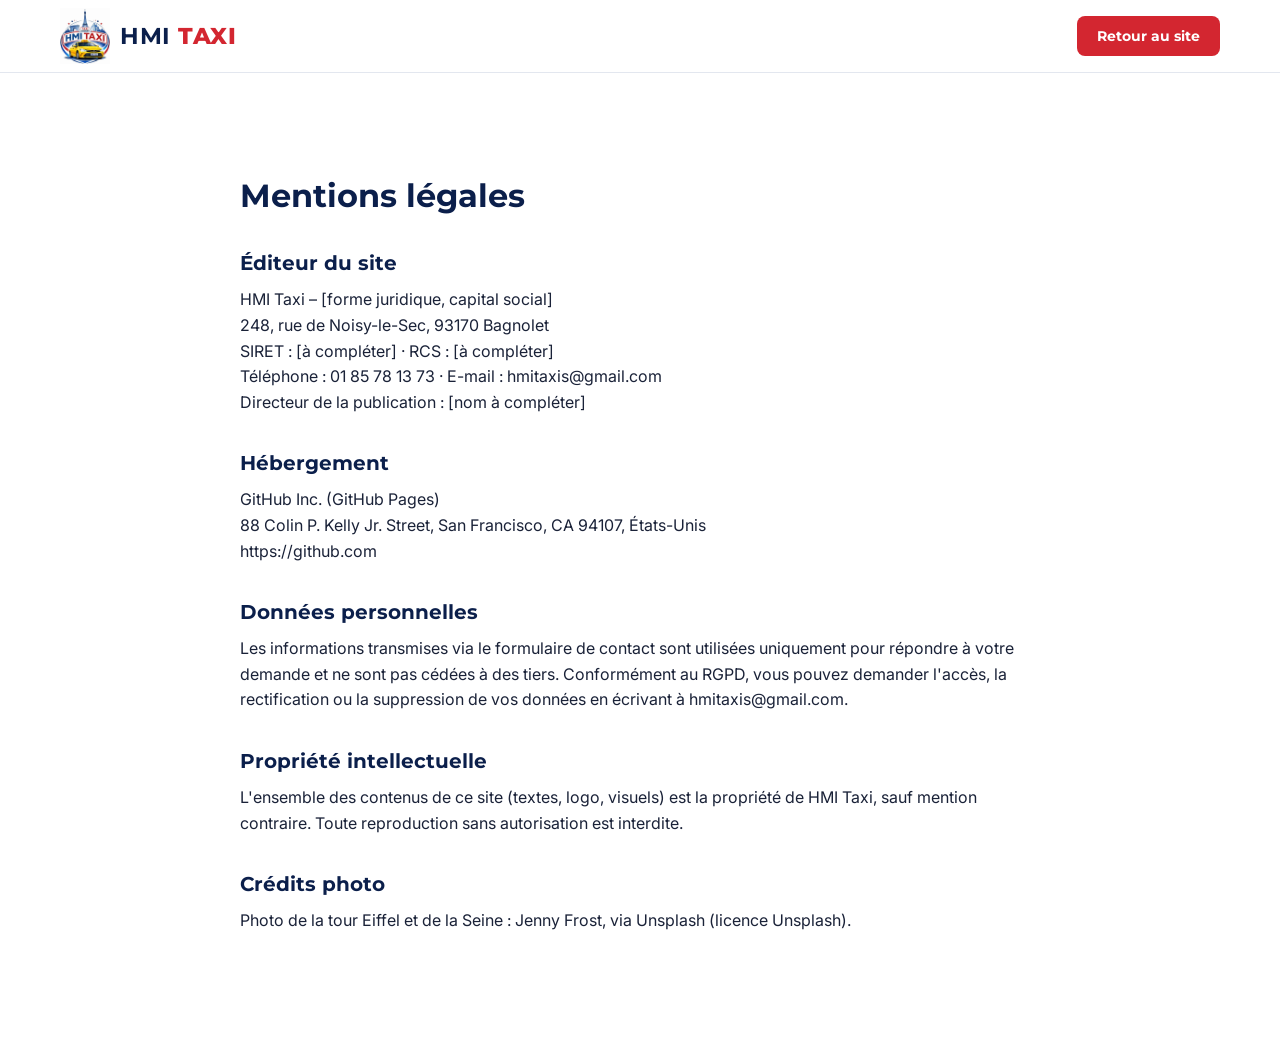
==== mentions-legales.html @ 4b18eb86 "Site vitrine HMI Taxi Co-Authored-By: Claude Opus 5.5 <noreply@anthropic.com>" ====
<!doctype html>
<html lang="fr">
<head>
  <meta charset="utf-8">
  <meta name="viewport" content="width=device-width, initial-scale=1">
  <title>Mentions légales – HMI Taxi</title>
  <meta name="robots" content="noindex">
  <link rel="icon" href="assets/favicon.svg" type="image/svg+xml">
  <link href="https://fonts.googleapis.com/css2?family=Montserrat:wght@600;700;800&family=Inter:wght@400;500;600&display=swap" rel="stylesheet">
  <link rel="stylesheet" href="css/style.css">
</head>
<body>
<header class="header">
  <div class="container header__inner">
    <a href="index.html" class="logo">
      <img class="logo__img" src="assets/logo-embleme.png" alt="" onload="this.parentNode.classList.add('has-img')" onerror="this.remove()">
      <span class="logo__badge">TAXI<br>PARISIEN</span>
      <span class="logo__name"><b>HMI</b> TAXI</span>
    </a>
    <a href="index.html" class="btn btn--red btn--sm">Retour au site</a>
  </div>
</header>
<main class="section">
  <div class="container legal">
    <h1>Mentions légales</h1>
    <h2>Éditeur du site</h2>
    <p>HMI Taxi – [forme juridique, capital social]<br>
    248, rue de Noisy-le-Sec, 93170 Bagnolet<br>
    SIRET : [à compléter] · RCS : [à compléter]<br>
    Téléphone : 01 85 78 13 73 · E-mail : hmitaxis@gmail.com<br>
    Directeur de la publication : [nom à compléter]</p>
    <h2>Hébergement</h2>
    <p>GitHub Inc. (GitHub Pages)<br>88 Colin P. Kelly Jr. Street, San Francisco, CA 94107, États-Unis<br>https://github.com</p>
    <h2>Données personnelles</h2>
    <p>Les informations transmises via le formulaire de contact sont utilisées uniquement pour répondre à votre demande et ne sont pas cédées à des tiers. Conformément au RGPD, vous pouvez demander l'accès, la rectification ou la suppression de vos données en écrivant à hmitaxis@gmail.com.</p>
    <h2>Propriété intellectuelle</h2>
    <p>L'ensemble des contenus de ce site (textes, logo, visuels) est la propriété de HMI Taxi, sauf mention contraire. Toute reproduction sans autorisation est interdite.</p>
    <h2>Crédits photo</h2>
    <p>Photo de la tour Eiffel et de la Seine : Jenny Frost, via <a href="https://unsplash.com/fr/photos/la-tour-eiffel-dominant-la-ville-de-paris-9I5T861YZLw" target="_blank" rel="noopener">Unsplash</a> (licence Unsplash).</p>
  </div>
</main>
</body>
</html>
---- css/style.css ----
:root {
  --navy: #0b1f4b;
  --navy-2: #13306e;
  --blue: #1d4fa3;
  --red: #d32630;
  --red-dark: #b01e27;
  --yellow: #f6c21a;
  --gold: #d4a63a;
  --ink: #1a2238;
  --muted: #5b6478;
  --line: #e3e7ef;
  --light: #f4f6fa;
  --white: #fff;
  --radius: 12px;
  --shadow: 0 10px 30px rgba(11, 31, 75, .08);
}

* { box-sizing: border-box; }
html { scroll-behavior: smooth; scroll-padding-top: 84px; }
body {
  margin: 0;
  font-family: Inter, system-ui, sans-serif;
  color: var(--ink);
  background: var(--white);
  line-height: 1.6;
  -webkit-font-smoothing: antialiased;
}
img, svg { display: block; max-width: 100%; }
a { color: inherit; text-decoration: none; }
h1, h2, h3 { font-family: Montserrat, sans-serif; line-height: 1.2; margin: 0 0 .6em; color: var(--navy); }
h2 { font-size: clamp(1.6rem, 3vw, 2.25rem); }
h3 { font-size: 1.15rem; }
p { margin: 0 0 1em; }

.container { width: min(1160px, 100% - 32px); margin-inline: auto; }

/* Top bar */
.topbar { background: var(--navy); color: #c8d2ea; font-size: .82rem; }
.topbar__inner { display: flex; justify-content: space-between; gap: 16px; padding: 8px 0; flex-wrap: wrap; }

/* Header */
.header {
  position: sticky; top: 0; z-index: 50;
  background: rgba(255, 255, 255, .97);
  border-bottom: 1px solid var(--line);
  backdrop-filter: blur(6px);
}
.header__inner { display: flex; align-items: center; justify-content: space-between; height: 72px; }

.logo { display: flex; align-items: center; gap: 10px; }
.logo__badge {
  font: 800 .55rem/1.1 Montserrat, sans-serif;
  letter-spacing: .06em;
  text-align: center;
  background: var(--yellow);
  color: var(--navy);
  padding: 5px 7px;
  border-radius: 5px;
}
.logo__name { font: 800 1.45rem Montserrat, sans-serif; color: var(--red); letter-spacing: .02em; }
.logo__name b { color: var(--navy); }
.logo--light .logo__name b { color: var(--white); }

.nav { display: flex; align-items: center; gap: 28px; font-weight: 500; font-size: .95rem; }
.nav a:not(.btn):hover { color: var(--red); }

.nav-toggle { display: none; background: none; border: 0; padding: 8px; cursor: pointer; }
.nav-toggle span { display: block; width: 24px; height: 2px; background: var(--navy); margin: 5px 0; transition: .2s; }

/* Buttons */
.btn {
  display: inline-flex; align-items: center; justify-content: center;
  font: 700 .95rem Montserrat, sans-serif;
  padding: 14px 26px;
  border-radius: 8px;
  border: 2px solid transparent;
  cursor: pointer;
  transition: background .2s, color .2s, transform .2s;
}
.btn:hover { transform: translateY(-1px); }
.btn--sm { padding: 10px 18px; font-size: .85rem; }
.btn--block { width: 100%; }
.btn--red { background: var(--red); color: var(--white); }
.btn--red:hover { background: var(--red-dark); }
.btn--yellow { background: var(--yellow); color: var(--navy); }
.btn--yellow:hover { background: #ffd23f; }
.btn--ghost { border-color: rgba(255, 255, 255, .5); color: var(--white); }
.btn--ghost:hover { background: rgba(255, 255, 255, .1); }

/* Eyebrow */
.eyebrow {
  display: inline-block;
  font: 700 .78rem Montserrat, sans-serif;
  text-transform: uppercase;
  letter-spacing: .14em;
  color: var(--yellow);
  margin-bottom: 14px;
}
.eyebrow--dark { color: var(--red); }

/* Hero */
.hero {
  position: relative;
  overflow: hidden;
  color: var(--white);
  background:
    linear-gradient(115deg, var(--navy) 0%, var(--navy-2) 55%, var(--blue) 100%);
  padding: clamp(70px, 11vw, 130px) 0;
}
.hero__tower {
  position: absolute; right: 6%; bottom: 0;
  height: 92%; width: auto;
  fill: rgba(255, 255, 255, .06);
}
.hero__inner { position: relative; max-width: 760px; }
.hero h1 { color: var(--white); font-size: clamp(2rem, 5vw, 3.3rem); font-weight: 800; }
.hero h1 span { color: var(--yellow); }
.hero__lead { font-size: 1.12rem; color: #d7def0; max-width: 620px; }
.hero__cta { display: flex; gap: 14px; flex-wrap: wrap; margin: 30px 0 34px; }
.hero__tags { display: flex; gap: 10px; flex-wrap: wrap; list-style: none; padding: 0; margin: 0; }
.hero__tags li {
  font: 600 .8rem Montserrat, sans-serif;
  text-transform: uppercase; letter-spacing: .1em;
  padding: 6px 14px;
  border: 1px solid rgba(255, 255, 255, .3);
  border-radius: 999px;
}

/* Sections */
.section { padding: clamp(64px, 9vw, 104px) 0; }
.section--light { background: var(--light); }
.section--navy { background: var(--navy); color: #d7def0; }
.section--navy h2 { color: var(--white); }
.section__head { text-align: center; max-width: 680px; margin: 0 auto 48px; }
.section__head p:last-child { color: var(--muted); }
.lead { font-size: 1.08rem; }

/* Cards */
.cards { display: grid; grid-template-columns: repeat(4, 1fr); gap: 22px; }
.card {
  background: var(--white);
  border: 1px solid var(--line);
  border-radius: var(--radius);
  padding: 30px 26px;
  box-shadow: var(--shadow);
  border-top: 4px solid var(--navy);
}
.card--featured { border-top-color: var(--red); }
.card p { color: var(--muted); font-size: .95rem; }
.card__icon {
  width: 52px; height: 52px;
  border-radius: 10px;
  background: var(--light);
  display: grid; place-items: center;
  margin-bottom: 18px;
}
.card__icon svg { width: 26px; height: 26px; fill: none; stroke: var(--navy); stroke-width: 1.8; stroke-linecap: round; stroke-linejoin: round; }
.card--featured .card__icon { background: #fdecee; }
.card--featured .card__icon svg { stroke: var(--red); }
.card__link { font-weight: 600; color: var(--red); font-size: .92rem; }

/* Split */
.split { display: grid; grid-template-columns: 1fr 1fr; gap: 56px; align-items: center; }

/* Checklist */
.checklist { list-style: none; margin: 0; padding: 0; display: grid; gap: 14px; }
.checklist li {
  position: relative;
  background: rgba(255, 255, 255, .05);
  border: 1px solid rgba(255, 255, 255, .1);
  border-left: 4px solid var(--gold);
  border-radius: 10px;
  padding: 18px 20px 18px 58px;
}
.checklist li::before {
  content: "✓";
  position: absolute; left: 18px; top: 18px;
  width: 26px; height: 26px;
  border-radius: 50%;
  background: var(--gold);
  color: var(--navy);
  font-weight: 800;
  display: grid; place-items: center;
  font-size: .85rem;
}
.checklist strong { display: block; color: var(--white); font-family: Montserrat, sans-serif; }
.checklist span { font-size: .92rem; }

/* Steps */
.steps { list-style: none; padding: 0; margin: 0; display: grid; grid-template-columns: repeat(4, 1fr); gap: 22px; counter-reset: s; }
.steps li { position: relative; padding: 28px 24px; border-radius: var(--radius); background: var(--light); }
.steps p { color: var(--muted); font-size: .95rem; margin: 0; }
.steps__num {
  display: grid; place-items: center;
  width: 42px; height: 42px;
  border-radius: 50%;
  background: var(--navy); color: var(--white);
  font: 800 1.05rem Montserrat, sans-serif;
  margin-bottom: 16px;
}

/* Banner */
.banner { background: var(--red); color: var(--white); text-align: center; padding: 26px 0; }
.banner p { margin: 0; font: 700 clamp(1.05rem, 2.4vw, 1.45rem) Montserrat, sans-serif; text-transform: uppercase; letter-spacing: .03em; }

/* Stats */
.stats { display: grid; gap: 16px; }
.stat {
  display: flex; align-items: center; gap: 20px;
  background: var(--white);
  border-radius: var(--radius);
  padding: 22px 26px;
  box-shadow: var(--shadow);
}
.stat__value { font: 800 2rem Montserrat, sans-serif; color: var(--red); min-width: 90px; }
.stat__label { color: var(--muted); }

/* Contact */
.contact { display: grid; grid-template-columns: 1fr 1.2fr; gap: 40px; align-items: start; }
.contact__info { display: grid; gap: 14px; }
.contact__item {
  display: flex; align-items: center; gap: 16px;
  padding: 16px 18px;
  border: 1px solid var(--line);
  border-radius: var(--radius);
  font: 700 1.1rem Montserrat, sans-serif;
  color: var(--navy);
  transition: border-color .2s;
}
a.contact__item:hover { border-color: var(--navy); }
.contact__item small { display: block; font: 500 .78rem Inter, sans-serif; color: var(--muted); text-transform: uppercase; letter-spacing: .08em; }
.contact__icon {
  flex: none;
  width: 46px; height: 46px; border-radius: 50%;
  background: var(--navy);
  display: grid; place-items: center;
}
.contact__icon svg { width: 22px; height: 22px; fill: none; stroke: var(--white); stroke-width: 1.8; stroke-linecap: round; stroke-linejoin: round; }
.contact__icon--wa { background: #25d366; }
.contact__icon--red { background: var(--red); }
.contact__hours {
  background: var(--navy); color: #d7def0;
  border-radius: var(--radius);
  padding: 20px 22px;
}
.contact__hours strong { display: block; color: var(--yellow); font-family: Montserrat, sans-serif; margin-bottom: 4px; }

.form {
  display: grid; gap: 16px;
  background: var(--light);
  padding: 32px;
  border-radius: var(--radius);
}
.form__row { display: grid; grid-template-columns: 1fr 1fr; gap: 16px; }
.form label { display: grid; gap: 6px; font-weight: 600; font-size: .9rem; color: var(--navy); }
.form input, .form select, .form textarea {
  font: 400 1rem Inter, sans-serif;
  padding: 12px 14px;
  border: 1px solid #cfd6e4;
  border-radius: 8px;
  background: var(--white);
  color: var(--ink);
  width: 100%;
}
.form input:focus, .form select:focus, .form textarea:focus { outline: 2px solid var(--blue); outline-offset: 1px; border-color: transparent; }
.form .invalid { border-color: var(--red); }
.form__note { font-size: .82rem; color: var(--muted); margin: 0; }
.form__note.error { color: var(--red); }

.map { margin-top: 40px; border-radius: var(--radius); overflow: hidden; box-shadow: var(--shadow); }
.map iframe { display: block; width: 100%; height: 360px; border: 0; }

/* Footer */
.footer { background: #071535; color: #aab5cf; padding-top: 56px; font-size: .92rem; }
.footer__inner { display: grid; grid-template-columns: 1.4fr 1fr 1fr; gap: 40px; padding-bottom: 40px; }
.footer strong { color: var(--white); font-family: Montserrat, sans-serif; display: block; margin-bottom: 10px; }
.footer .logo { margin-bottom: 14px; }
.footer__bottom {
  display: flex; justify-content: space-between; gap: 16px; flex-wrap: wrap;
  border-top: 1px solid rgba(255, 255, 255, .1);
  padding: 20px 0;
  font-size: .82rem;
}
.footer__bottom a:hover { color: var(--white); }

/* WhatsApp flottant */
.wa-float {
  position: fixed; right: 20px; bottom: 20px; z-index: 60;
  width: 56px; height: 56px; border-radius: 50%;
  background: #25d366;
  display: grid; place-items: center;
  box-shadow: 0 8px 20px rgba(0, 0, 0, .2);
}
.wa-float svg { width: 28px; height: 28px; fill: none; stroke: var(--white); stroke-width: 2; stroke-linejoin: round; }

/* Mentions légales */
.legal { max-width: 800px; }
.legal h2 { font-size: 1.25rem; margin-top: 1.8em; }

/* Responsive */
@media (max-width: 980px) {
  .cards, .steps { grid-template-columns: repeat(2, 1fr); }
  .split, .contact { grid-template-columns: 1fr; gap: 36px; }
  .footer__inner { grid-template-columns: 1fr 1fr; }
}
@media (max-width: 820px) {
  .nav-toggle { display: block; }
  .nav {
    position: absolute; top: 72px; left: 0; right: 0;
    flex-direction: column; align-items: stretch; gap: 0;
    background: var(--white);
    border-bottom: 1px solid var(--line);
    padding: 8px 16px 16px;
    display: none;
  }
  .nav.open { display: flex; }
  .nav a:not(.btn) { padding: 12px 0; border-bottom: 1px solid var(--line); }
  .nav .btn { margin-top: 12px; }
  .hero__tower { opacity: .6; right: -40px; }
}
@media (max-width: 600px) {
  .cards, .steps, .form__row, .footer__inner { grid-template-columns: 1fr; }
  .topbar__inner { justify-content: center; text-align: center; }
  .topbar__inner span:last-child { display: none; }
  .form { padding: 22px; }
  .hero__cta .btn { width: 100%; }
  .contact__item { font-size: 1rem; }
}

/* Logo image */
.logo__img { height: 56px; width: auto; }
.logo.has-img .logo__badge { display: none; }
.hero__grid { position: relative; }
@media (max-width: 980px) {
  .hero__grid { grid-template-columns: 1fr; }
  .hero__tower { display: none; }
}

/* Fond photo du flyer (Paris) en transparence dans le bandeau d'accueil */
/* Photo de fond : tour Eiffel et Seine (Jenny Frost, Unsplash, licence Unsplash).
   Affichée en miroir pour placer la tour à droite, à l'écart du texte.
   Trois tailles : 900 px (téléphones), 1600 px (ordinateurs), 2400 px (grands écrans / Retina). */
.hero--photo { background: var(--navy); isolation: isolate; }
.hero--photo .hero__tower { display: none; }
.hero--photo::before,
.hero--photo::after { content: ""; position: absolute; inset: 0; z-index: -1; }
.hero--photo::before {
  background: url("../assets/fond-paris-900.jpg") 35% 55% / cover no-repeat;
  transform: scaleX(-1);
  filter: saturate(1.15) contrast(1.05);
}
.hero--photo::after {
  background:
    linear-gradient(100deg,
      rgba(11, 31, 75, .92) 0%,
      rgba(11, 31, 75, .78) 38%,
      rgba(19, 48, 110, .4) 68%,
      rgba(29, 79, 163, .15) 100%),
    linear-gradient(0deg, rgba(11, 31, 75, .35) 0%, rgba(11, 31, 75, 0) 30%);
}
@media (min-width: 701px), (min-resolution: 2dppx) {
  .hero--photo::before { background-image: url("../assets/fond-paris-1600.jpg"); }
}
@media (min-width: 1601px), (min-width: 901px) and (min-resolution: 2dppx) {
  .hero--photo::before { background-image: url("../assets/fond-paris-2400.jpg"); }
}
@media (max-width: 980px) {
  /* sur écran étroit : cadrage sur la tour (à droite une fois en miroir) et voile plus uniforme */
  .hero--photo::before { background-position: 30% 60%; }
  .hero--photo::after {
    background: linear-gradient(180deg, rgba(11, 31, 75, .7) 0%, rgba(11, 31, 75, .8) 55%, rgba(11, 31, 75, .9) 100%);
  }
}

/* QR code WhatsApp */
.contact__qr {
  display: flex; align-items: center; gap: 18px;
  padding: 16px 18px;
  border: 1px solid var(--line);
  border-left: 4px solid #25d366;
  border-radius: var(--radius);
  font-size: .9rem;
  color: var(--muted);
}
.contact__qr img { flex: none; width: 120px; height: 120px; padding: 6px; background: var(--white); border-radius: 8px; }
.contact__qr strong { display: block; color: var(--navy); font-family: Montserrat, sans-serif; font-size: 1rem; margin-bottom: 4px; }
/* Sur téléphone, le bouton WhatsApp suffit : on masque le QR code */
@media (max-width: 600px) { .contact__qr { display: none; } }

/* Logo du pied de page */
.logo__img--footer { height: 84px; padding: 6px; background: var(--white); border-radius: 12px; }
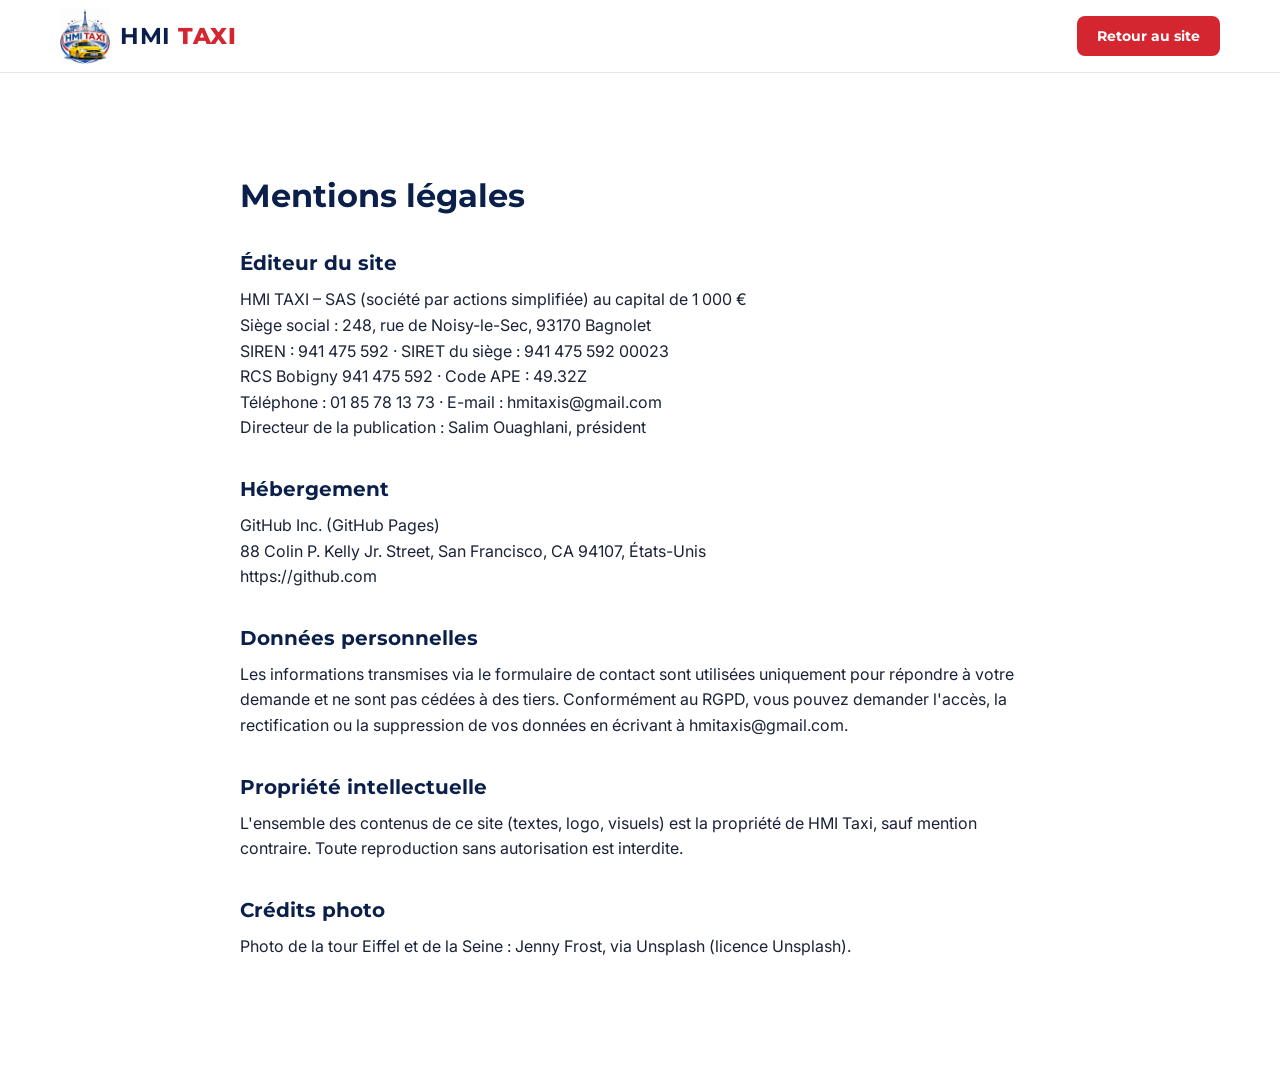
==== commit cd27b42e: "Mentions légales : informations de l'éditeur (SAS, SIREN, RCS, capital, directeur de la publication)" ====
--- a/mentions-legales.html
+++ b/mentions-legales.html
@@ -24,11 +24,12 @@
   <div class="container legal">
     <h1>Mentions légales</h1>
     <h2>Éditeur du site</h2>
-    <p>HMI Taxi – [forme juridique, capital social]<br>
-    248, rue de Noisy-le-Sec, 93170 Bagnolet<br>
-    SIRET : [à compléter] · RCS : [à compléter]<br>
+    <p>HMI TAXI – SAS (société par actions simplifiée) au capital de 1 000 €<br>
+    Siège social : 248, rue de Noisy-le-Sec, 93170 Bagnolet<br>
+    SIREN : 941 475 592 · SIRET du siège : 941 475 592 00023<br>
+    RCS Bobigny 941 475 592 · Code APE : 49.32Z<br>
     Téléphone : 01 85 78 13 73 · E-mail : hmitaxis@gmail.com<br>
-    Directeur de la publication : [nom à compléter]</p>
+    Directeur de la publication : Salim Ouaghlani, président</p>
     <h2>Hébergement</h2>
     <p>GitHub Inc. (GitHub Pages)<br>88 Colin P. Kelly Jr. Street, San Francisco, CA 94107, États-Unis<br>https://github.com</p>
     <h2>Données personnelles</h2>
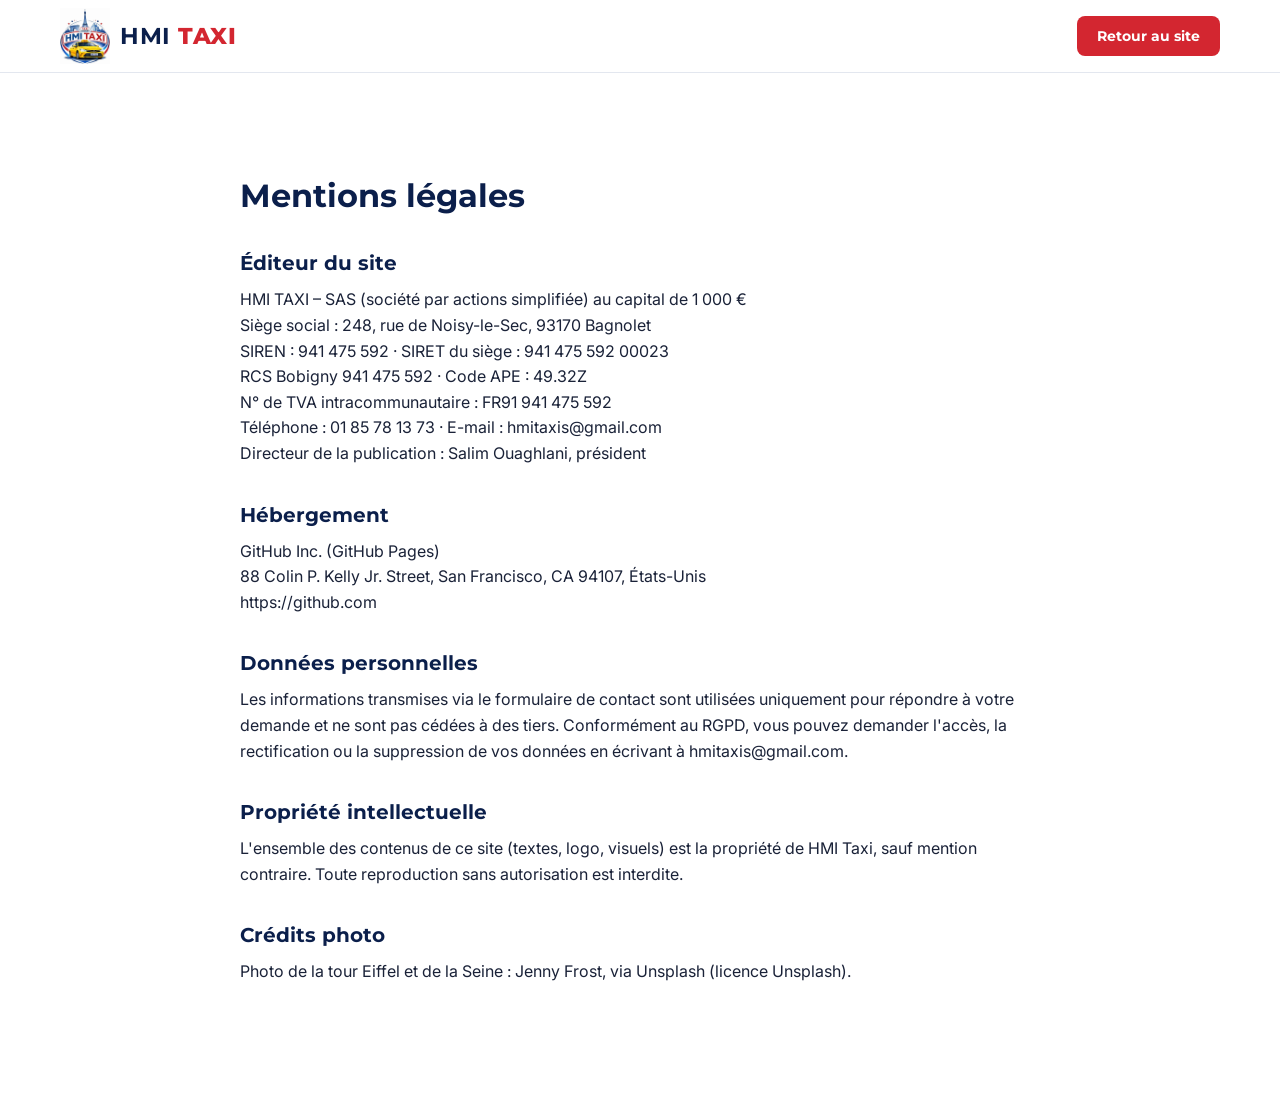
==== commit 628bbe92: "Mentions légales : numéro de TVA intracommunautaire Co-Authored-By: Claude Opus 5.5 <noreply@anthrop" ====
--- a/mentions-legales.html
+++ b/mentions-legales.html
@@ -28,6 +28,7 @@
     Siège social : 248, rue de Noisy-le-Sec, 93170 Bagnolet<br>
     SIREN : 941 475 592 · SIRET du siège : 941 475 592 00023<br>
     RCS Bobigny 941 475 592 · Code APE : 49.32Z<br>
+    N° de TVA intracommunautaire : FR91 941 475 592<br>
     Téléphone : 01 85 78 13 73 · E-mail : hmitaxis@gmail.com<br>
     Directeur de la publication : Salim Ouaghlani, président</p>
     <h2>Hébergement</h2>
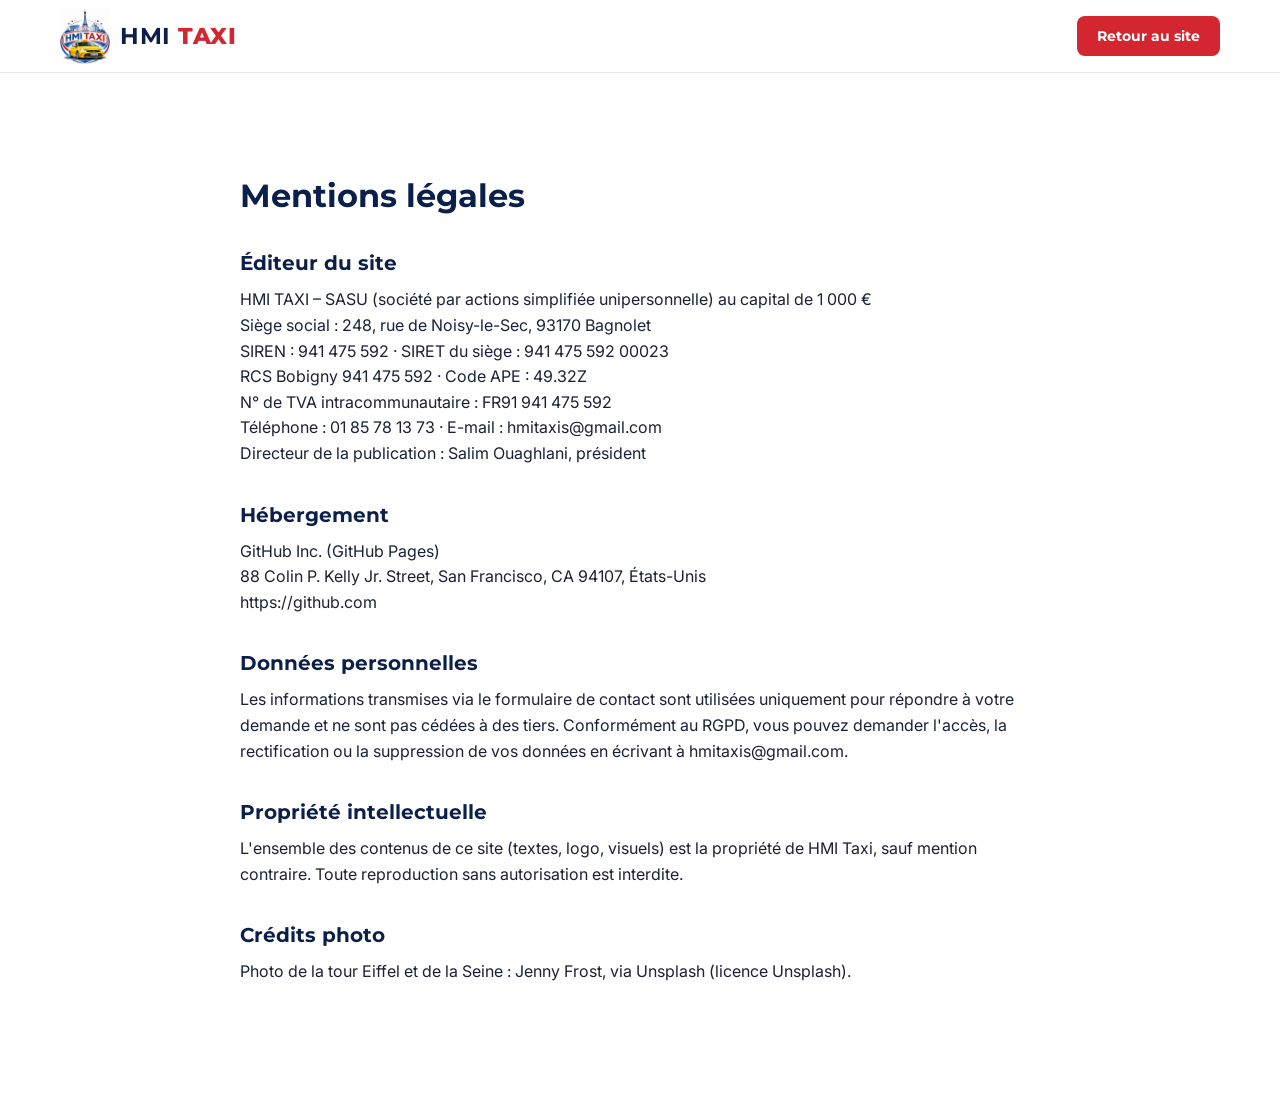
==== commit db3dccdc: "Mentions légales : forme juridique SASU Co-Authored-By: Claude Opus 5.5 <noreply@anthropic.com>" ====
--- a/mentions-legales.html
+++ b/mentions-legales.html
@@ -24,7 +24,7 @@
   <div class="container legal">
     <h1>Mentions légales</h1>
     <h2>Éditeur du site</h2>
-    <p>HMI TAXI – SAS (société par actions simplifiée) au capital de 1 000 €<br>
+    <p>HMI TAXI – SASU (société par actions simplifiée unipersonnelle) au capital de 1 000 €<br>
     Siège social : 248, rue de Noisy-le-Sec, 93170 Bagnolet<br>
     SIREN : 941 475 592 · SIRET du siège : 941 475 592 00023<br>
     RCS Bobigny 941 475 592 · Code APE : 49.32Z<br>
